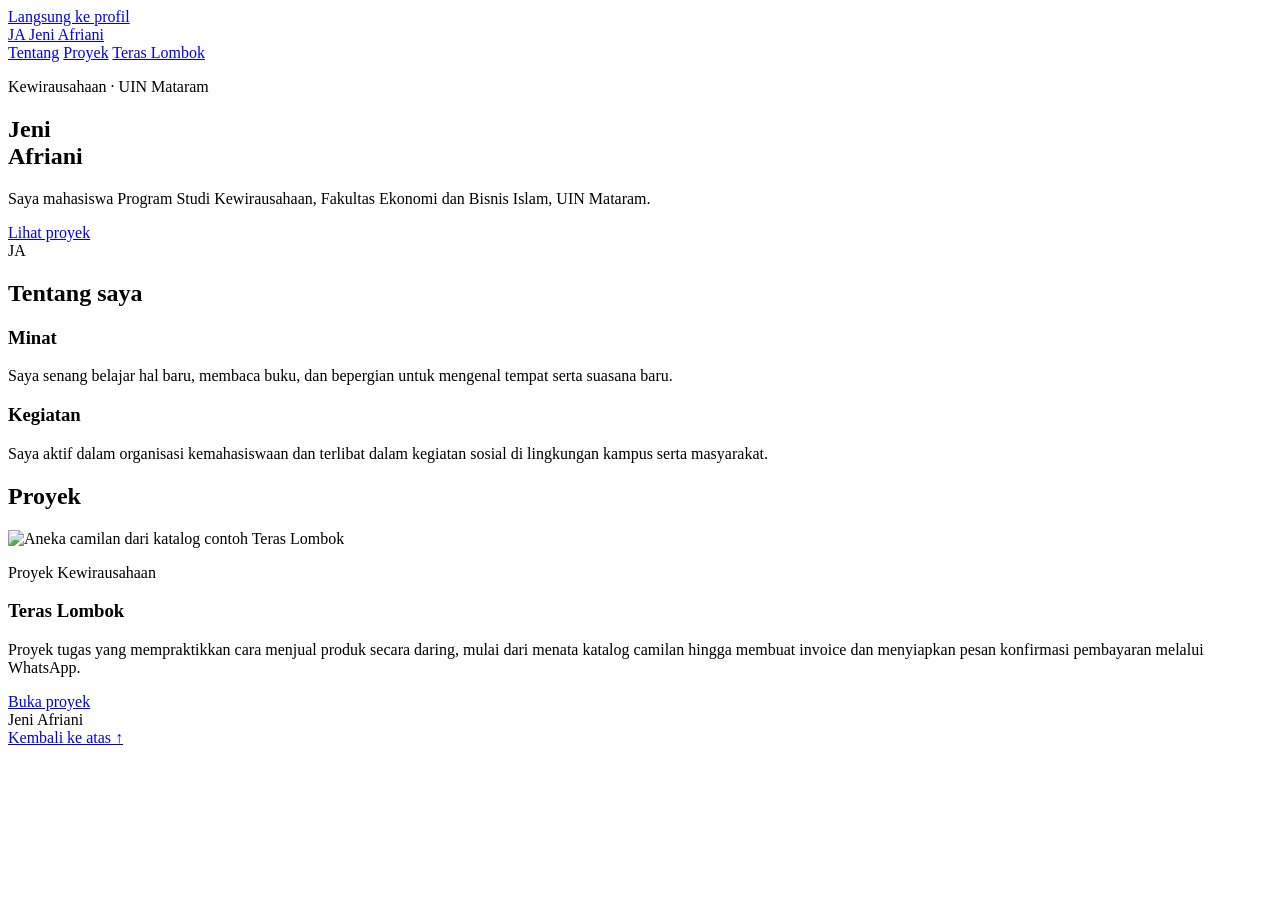
==== pribadi.html @ 724e52ab "Tambahkan halaman toko dan profil" ====
<!doctype html>
<html lang="id">
<head>
  <meta charset="utf-8">
  <meta name="viewport" content="width=device-width, initial-scale=1">
  <meta name="description" content="Jeni Afriani, mahasiswa Kewirausahaan FEBI UIN Mataram. Kenali minat, kegiatan, dan proyek Teras Lombok.">
  <title>Jeni Afriani — Profil Pribadi</title>
  <link rel="stylesheet" href="assets/profile.css">
  <script src="assets/config.js" defer></script>
  <script src="assets/profile.js" defer></script>
</head>
<body>
  <a class="skip" href="#profil">Langsung ke profil</a>
  <header class="top wrap">
    <a href="#profil" class="identity"><span>JA</span> Jeni Afriani</a>
    <nav aria-label="Navigasi profil">
      <a href="#tentang">Tentang</a>
      <a href="#proyek">Proyek</a>
      <a href="./" class="store-link">Teras Lombok</a>
    </nav>
  </header>
  <main id="profil">
    <section class="intro wrap">
      <div>
        <p class="label">Kewirausahaan · UIN Mataram</p>
        <h1>Jeni<br>Afriani</h1>
        <p>Saya mahasiswa Program Studi Kewirausahaan, Fakultas Ekonomi dan Bisnis Islam, UIN Mataram.</p>
        <a class="button" href="#proyek">Lihat proyek</a>
      </div>
      <div class="monogram" aria-hidden="true"><span>J<span>A</span></span></div>
    </section>
    <section class="about" id="tentang">
      <div class="wrap">
        <h2>Tentang saya</h2>
        <div class="about-details">
          <div>
            <h3>Minat</h3>
            <p>Saya senang belajar hal baru, membaca buku, dan bepergian untuk mengenal tempat serta suasana baru.</p>
          </div>
          <div>
            <h3>Kegiatan</h3>
            <p>Saya aktif dalam organisasi kemahasiswaan dan terlibat dalam kegiatan sosial di lingkungan kampus serta masyarakat.</p>
          </div>
        </div>
      </div>
    </section>
    <section class="projects wrap" id="proyek">
      <h2>Proyek</h2>
      <article class="project">
        <div class="project-photo"><img src="assets/hero.webp" alt="Aneka camilan dari katalog contoh Teras Lombok" loading="lazy"></div>
        <div class="project-copy">
          <p class="label">Proyek Kewirausahaan</p>
          <h3>Teras Lombok</h3>
          <p>Proyek tugas yang mempraktikkan cara menjual produk secara daring, mulai dari menata katalog camilan hingga membuat invoice dan menyiapkan pesan konfirmasi pembayaran melalui WhatsApp.</p>
          <a href="./">Buka proyek</a>
        </div>
      </article>
    </section>
  </main>
  <footer>
    <div class="wrap footer-row">
      <span>Jeni Afriani</span>
      <div id="personal-links" aria-label="Kontak dan media sosial"></div>
      <a href="#profil">Kembali ke atas ↑</a>
    </div>
  </footer>
</body>
</html>
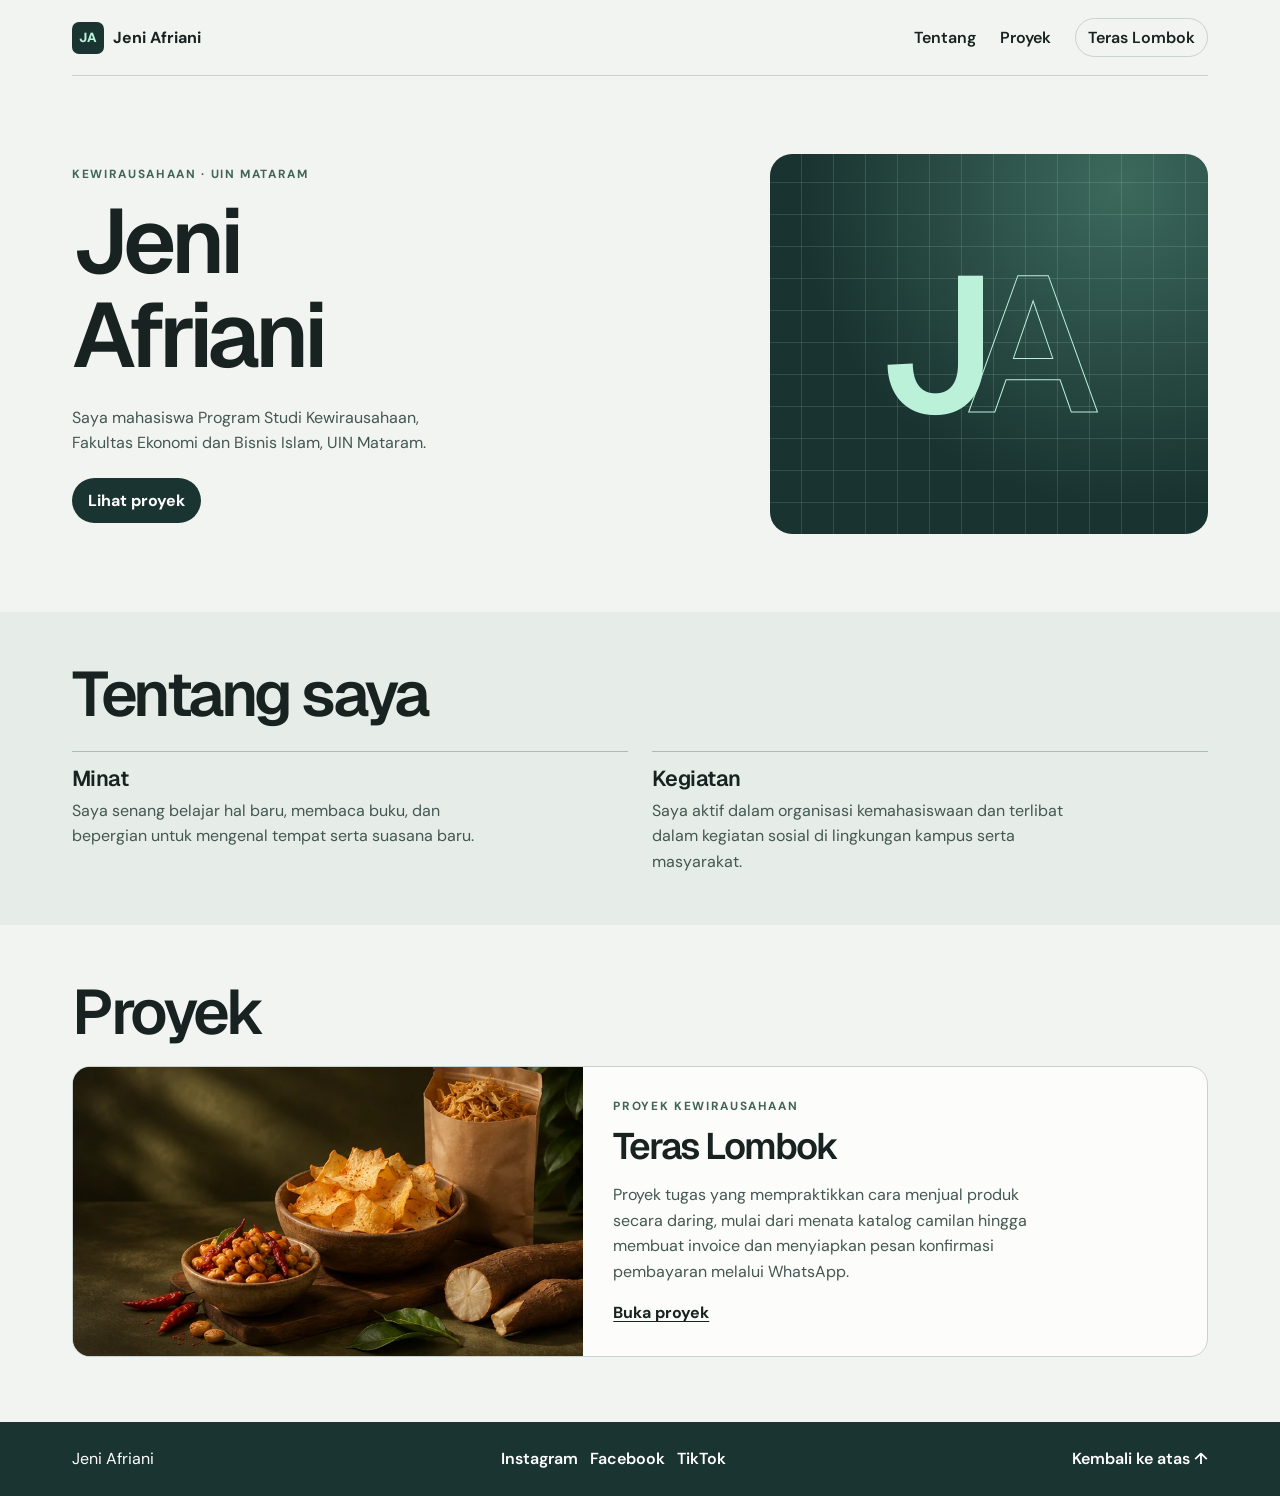
==== commit 45b9299d: "Muat konfigurasi tautan terbaru di halaman pribadi" ====
--- a/pribadi.html
+++ b/pribadi.html
@@ -6,7 +6,7 @@
   <meta name="description" content="Jeni Afriani, mahasiswa Kewirausahaan FEBI UIN Mataram. Kenali minat, kegiatan, dan proyek Teras Lombok.">
   <title>Jeni Afriani — Profil Pribadi</title>
   <link rel="stylesheet" href="assets/profile.css">
-  <script src="assets/config.js" defer></script>
+  <script src="assets/config.js?v=20fb1b1" defer></script>
   <script src="assets/profile.js" defer></script>
 </head>
 <body>
--- a/assets/profile.css
+++ b/assets/profile.css
@@ -0,0 +1,47 @@
+@import url('https://fonts.googleapis.com/css2?family=DM+Sans:wght@400;500;600;700&family=Geist:wght@400;500;600;700&display=swap');
+:root{--paper:#f2f4f2;--ink:#182321;--muted:#445752;--forest:#1a3431;--mint:#bcf1d9;--line:#c8d2ce;--type:"Geist",system-ui,sans-serif;--body:"DM Sans",system-ui,sans-serif}
+*{box-sizing:border-box}
+html{scroll-behavior:smooth}
+body{margin:0;color:var(--ink);background:var(--paper);font:16px/1.6 var(--body)}
+a{color:inherit}
+:focus-visible{outline:3px solid #3c7669;outline-offset:4px}
+.wrap{width:min(1136px,calc(100% - 80px));margin-inline:auto}
+.skip:not(:focus){position:absolute;width:1px;height:1px;clip-path:inset(50%);overflow:hidden;white-space:nowrap}
+.skip:focus{position:absolute;top:5px;left:10px;background:white;padding:8px}
+.top{min-height:76px;display:flex;justify-content:space-between;align-items:center;border-bottom:1px solid var(--line);gap:15px}
+.identity{display:inline-flex;align-items:center;gap:9px;font-weight:700;text-decoration:none;white-space:nowrap}
+.identity span{display:grid;place-items:center;width:32px;height:32px;color:var(--mint);background:var(--forest);border-radius:7px;font:700 .82rem var(--type)}
+nav{display:flex;align-items:center;gap:24px}
+nav a,footer a{text-decoration:none;font-weight:600}
+nav a:hover,footer a:hover{text-decoration:underline;text-underline-offset:.2em}
+.store-link{border:1px solid var(--line);border-radius:99px;padding:6px 12px}
+.intro{display:grid;grid-template-columns:1.2fr .8fr;gap:42px;align-items:center;padding:78px 0}
+.label{font-weight:700;color:#406557;text-transform:uppercase;font-size:.74rem;letter-spacing:.14em;margin:0 0 12px}
+h1,h2,h3{font-family:var(--type);font-weight:600;letter-spacing:-.055em;line-height:1.03;margin:0}
+h1{font-size:clamp(3.75rem,7.1vw,7.4rem)}
+.intro p:not(.label){color:var(--muted);max-width:390px;margin:22px 0}
+.button{display:inline-flex;align-items:center;gap:12px;background:var(--forest);color:white;border-radius:50px;padding:10px 16px;font-weight:700;text-decoration:none}
+.button:hover{background:#2a5149}
+.monogram{min-height:380px;border-radius:22px;display:grid;place-items:center;color:var(--mint);overflow:hidden;background:repeating-linear-gradient(90deg,transparent 0 31px,#b8f0d925 31px 32px),repeating-linear-gradient(0deg,transparent 0 31px,#b8f0d925 31px 32px),radial-gradient(ellipse at 80% 8%,#3c695c,#193330 65%)}
+.monogram>span{font:600 clamp(5rem,15vw,13rem)/1 var(--type);letter-spacing:-.14em;transform:translateX(-.07em)}
+.monogram>span>span{color:transparent;-webkit-text-stroke:1px var(--mint)}
+h2{font-size:clamp(2.25rem,4.9vw,4.05rem)}
+.about{background:#e6ece7;padding:50px 0}
+.about-details{display:grid;grid-template-columns:1fr 1fr;gap:24px;margin-top:24px}
+.about-details>div{border-top:1px solid #abbeb4;padding-top:15px}
+.about-details h3{font-size:1.35rem;letter-spacing:-.025em}
+.about-details p{margin:9px 0 0;color:var(--muted);max-width:430px}
+.projects{padding:55px 0 65px}
+.project{margin-top:22px;display:grid;grid-template-columns:.9fr 1.1fr;overflow:hidden;border:1px solid var(--line);border-radius:18px;background:#fcfdfb}
+.project-photo{min-height:245px;position:relative;background:var(--forest)}
+.project-photo img{width:100%;height:100%;position:absolute;object-fit:cover}
+.project-copy{padding:30px;align-self:center}
+.project-copy h3{font-size:2.3rem}
+.project-copy p:not(.label){color:var(--muted);max-width:430px}
+.project-copy a{font-weight:700;text-underline-offset:.2em}
+footer{background:var(--forest);color:white;padding:24px 0}
+.footer-row{display:flex;justify-content:space-between;gap:14px;flex-wrap:wrap}
+#personal-links{display:flex;gap:12px;flex-wrap:wrap}
+@media(max-width:740px){.wrap{width:calc(100% - 36px)}.intro{gap:18px;padding:42px 0}.monogram{min-height:260px}.top{min-height:65px}nav{gap:12px}}
+@media(max-width:560px){.top{padding:12px 0;align-items:flex-start;flex-direction:column;gap:9px}nav{width:100%;flex-wrap:wrap}.intro,.about-details,.project{grid-template-columns:1fr}.intro{gap:27px}.monogram{min-height:190px}.project-photo{min-height:150px}.project-copy{padding:18px}.about,.projects{padding:34px 0}}
+@media(prefers-reduced-motion:reduce){html{scroll-behavior:auto}}
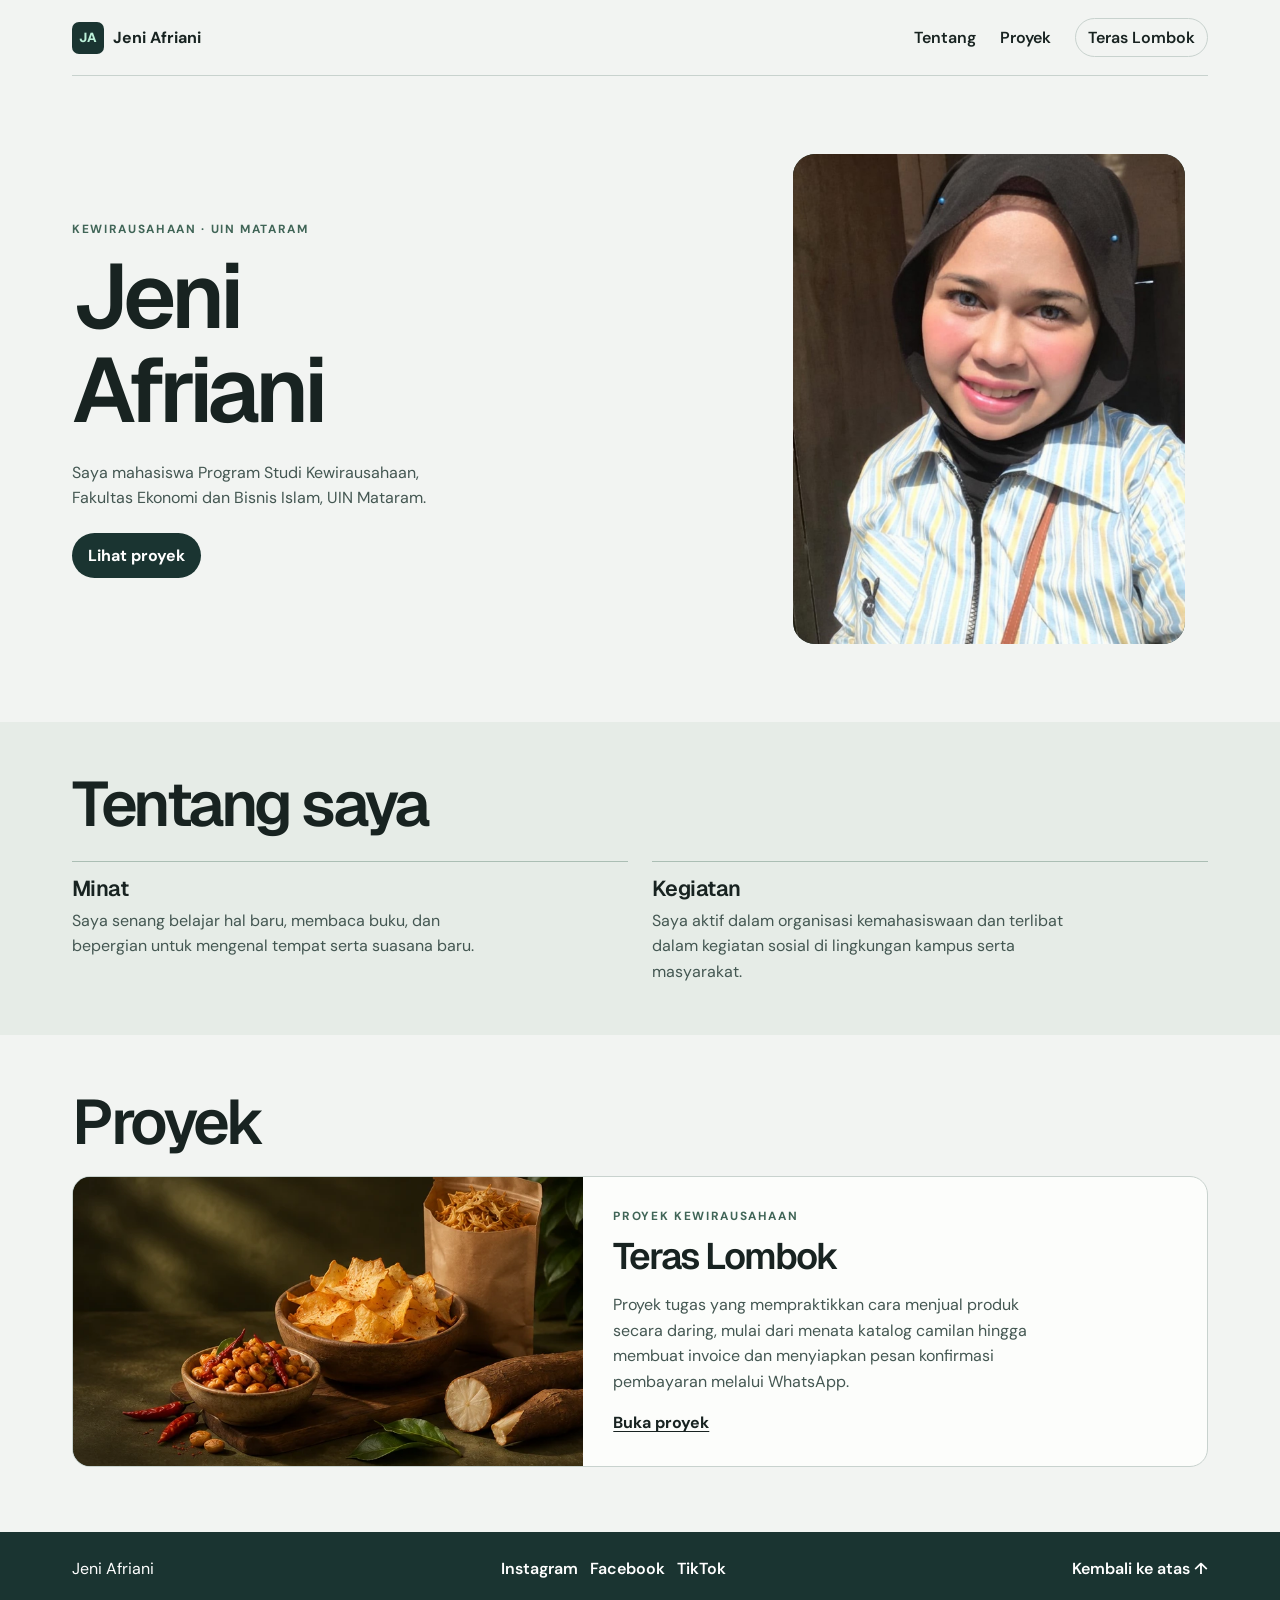
==== commit b734c2d5: "Tampilkan foto Jeni pada website profil" ====
--- a/pribadi.html
+++ b/pribadi.html
@@ -5,7 +5,7 @@
   <meta name="viewport" content="width=device-width, initial-scale=1">
   <meta name="description" content="Jeni Afriani, mahasiswa Kewirausahaan FEBI UIN Mataram. Kenali minat, kegiatan, dan proyek Teras Lombok.">
   <title>Jeni Afriani — Profil Pribadi</title>
-  <link rel="stylesheet" href="assets/profile.css">
+  <link rel="stylesheet" href="assets/profile.css?v=portrait-20261119">
   <script src="assets/config.js?v=20fb1b1" defer></script>
   <script src="assets/profile.js" defer></script>
 </head>
@@ -27,7 +27,7 @@
         <p>Saya mahasiswa Program Studi Kewirausahaan, Fakultas Ekonomi dan Bisnis Islam, UIN Mataram.</p>
         <a class="button" href="#proyek">Lihat proyek</a>
       </div>
-      <div class="monogram" aria-hidden="true"><span>J<span>A</span></span></div>
+      <img class="profile-portrait" src="assets/jeni-afriani.jpg" alt="Foto Jeni Afriani" width="1156" height="1536" fetchpriority="high">
     </section>
     <section class="about" id="tentang">
       <div class="wrap">
--- a/assets/profile.css
+++ b/assets/profile.css
@@ -45,3 +45,18 @@
 @media(max-width:740px){.wrap{width:calc(100% - 36px)}.intro{gap:18px;padding:42px 0}.monogram{min-height:260px}.top{min-height:65px}nav{gap:12px}}
 @media(max-width:560px){.top{padding:12px 0;align-items:flex-start;flex-direction:column;gap:9px}nav{width:100%;flex-wrap:wrap}.intro,.about-details,.project{grid-template-columns:1fr}.intro{gap:27px}.monogram{min-height:190px}.project-photo{min-height:150px}.project-copy{padding:18px}.about,.projects{padding:34px 0}}
 @media(prefers-reduced-motion:reduce){html{scroll-behavior:auto}}
+
+.profile-portrait {
+  display: block;
+  justify-self: center;
+  width: min(100%, 392px);
+  height: auto;
+  aspect-ratio: 4 / 5;
+  border-radius: 22px;
+  object-fit: cover;
+  object-position: 52% 34%;
+  background: var(--forest);
+}
+@media (max-width: 560px) {
+  .profile-portrait { width: min(100%, 320px); }
+}
